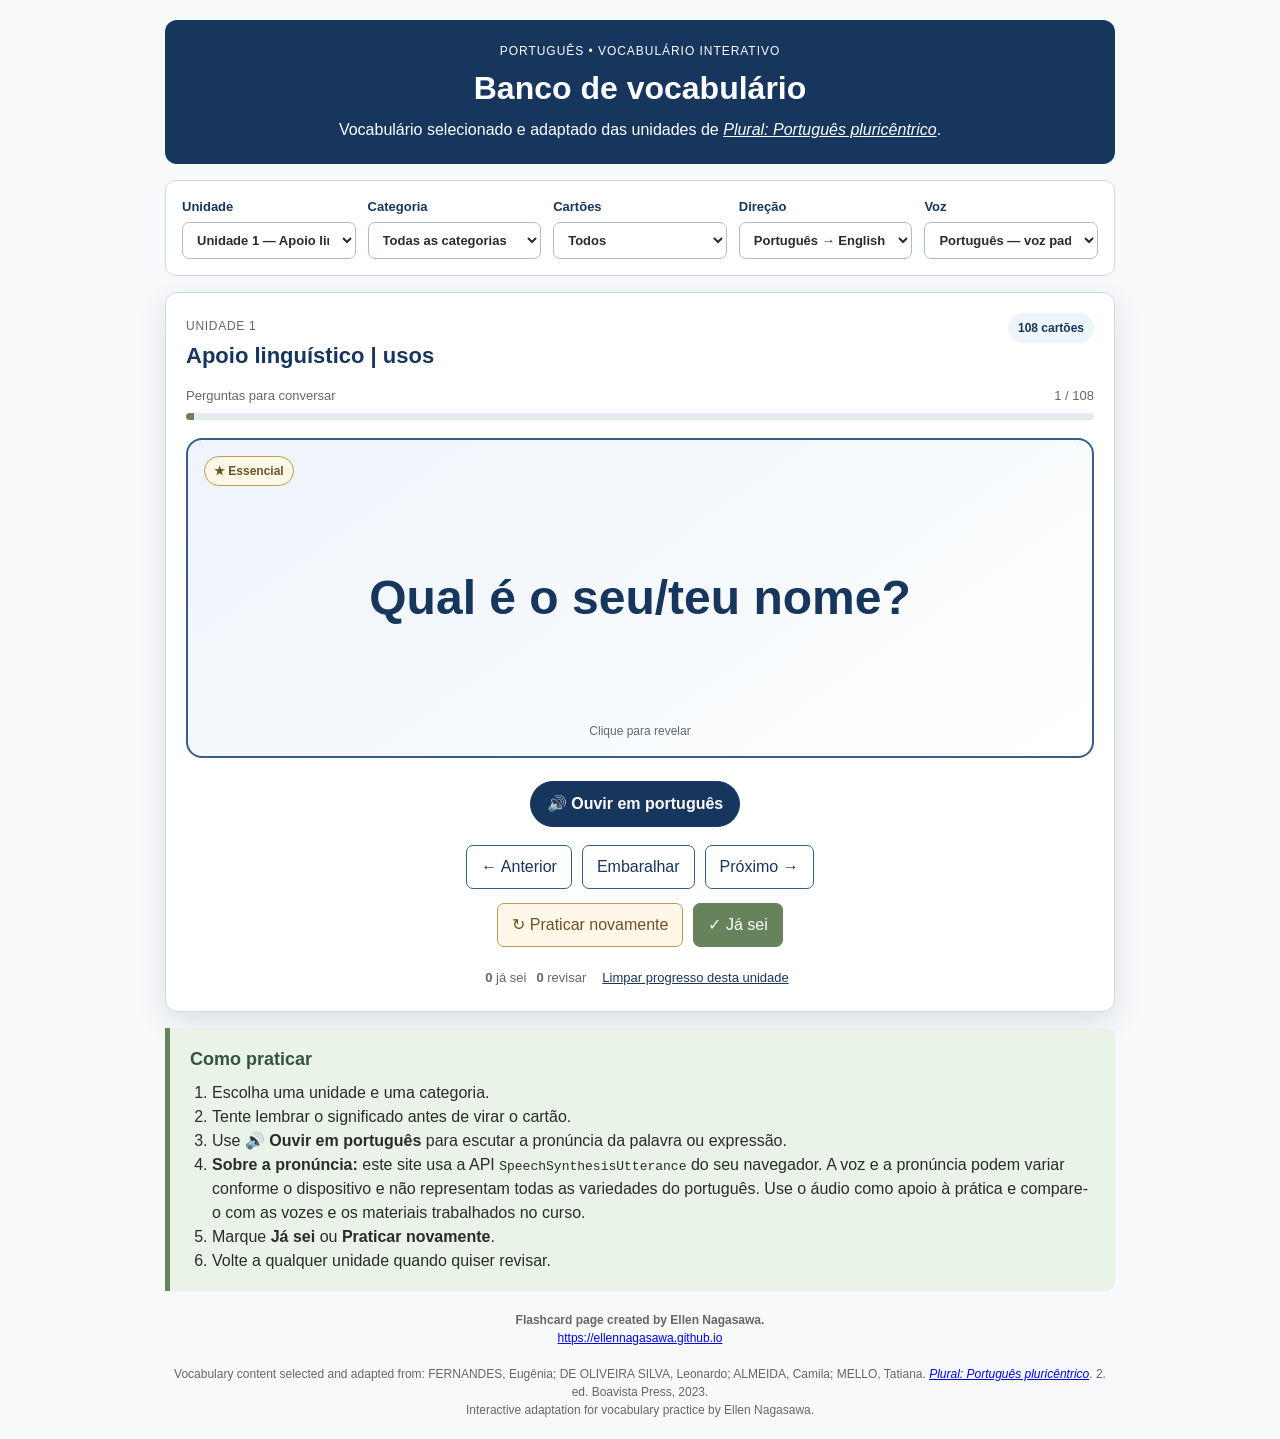
==== index.html @ 76f70975 "Add files via upload" ====
<!doctype html>
<html lang="pt-BR">
<head>
  <meta charset="utf-8">
  <meta name="viewport" content="width=device-width, initial-scale=1">
  <title>Banco de Vocabulário — Português</title>
  <link rel="stylesheet" href="styles.css">
</head>
<body>
  <main class="app-shell">
    <header class="hero">
      <p class="eyebrow">PORTUGUÊS • VOCABULÁRIO INTERATIVO</p>
      <h1>Banco de vocabulário</h1>
      <p class="subtitle">Vocabulário selecionado e adaptado das unidades de <a href="https://escholarship.org/uc/item/9zs4s2p8" target="_blank" rel="noopener" style="color: #ffffff; text-decoration: underline;"><em>Plural: Português pluricêntrico</em></a>.</p>
    </header>

    <section class="toolbar" aria-label="Opções de estudo">
      <label>
        Unidade
        <select id="unitSelect"></select>
      </label>

      <label>
        Categoria
        <select id="categorySelect"></select>
      </label>

      <label>
        Cartões
        <select id="scopeSelect">
          <option value="all">Todos</option>
          <option value="essential">Essenciais ★</option>
          <option value="review">Revisar novamente</option>
        </select>
      </label>

      <label>
        Direção
        <select id="directionSelect">
          <option value="pt-en">Português → English</option>
          <option value="en-pt">English → Português</option>
        </select>
      </label>

      <label id="voiceControl">
        Voz
        <select id="voiceSelect" aria-label="Voz para pronúncia em português"></select>
      </label>
    </section>

    <section class="study-panel">
      <div class="unit-heading">
        <div>
          <span id="unitKicker" class="unit-kicker"></span>
          <h2 id="unitTitle"></h2>
        </div>
        <span id="deckCount" class="deck-count"></span>
      </div>

      <div class="status-row">
        <span id="categoryLabel"></span>
        <span id="progressText"></span>
      </div>

      <div class="progress-track" aria-hidden="true">
        <div id="progressBar" class="progress-bar"></div>
      </div>

      <div id="emptyState" class="empty-state" hidden>
        <h3>Vocabulário em preparação</h3>
        <p>Esta unidade ainda não tem cartões publicados.</p>
      </div>

      <div id="cardArea">
        <button id="flashcard" class="flashcard" type="button" aria-label="Virar cartão">
          <span class="card-face card-front">
            <span id="essentialBadge" class="badge" hidden>★ Essencial</span>
            <span id="frontText" class="main-term"></span>
            <span class="flip-hint">Clique para revelar</span>
          </span>
          <span class="card-face card-back">
            <span id="backText" class="main-term back-term"></span>
            <span id="exampleText" class="example"></span>
            <span id="noteText" class="note"></span>
            <span class="flip-hint">Clique para voltar</span>
          </span>
        </button>

        <div id="audioRow" class="audio-row">
          <button id="audioBtn" class="audio-btn" type="button" aria-label="Ouvir pronúncia em português">
            🔊 Ouvir em português
          </button>
          <span id="audioStatus" class="audio-status" aria-live="polite"></span>
        </div>

        <div class="nav-row">
          <button id="prevBtn" type="button">← Anterior</button>
          <button id="shuffleBtn" type="button">Embaralhar</button>
          <button id="nextBtn" type="button">Próximo →</button>
        </div>

        <div class="self-check">
          <button id="againBtn" class="secondary" type="button">↻ Praticar novamente</button>
          <button id="knowBtn" class="primary" type="button">✓ Já sei</button>
        </div>

        <div class="stats">
          <span><strong id="knownCount">0</strong> já sei</span>
          <span><strong id="reviewCount">0</strong> revisar</span>
          <button id="resetBtn" class="text-btn" type="button">Limpar progresso desta unidade</button>
        </div>
      </div>
    </section>

    <section class="help">
      <h2>Como praticar</h2>
      <ol>
        <li>Escolha uma unidade e uma categoria.</li>
        <li>Tente lembrar o significado antes de virar o cartão.</li>
        <li>Use <strong>🔊 Ouvir em português</strong> para escutar a pronúncia da palavra ou expressão.</li>
        <li><strong>Sobre a pronúncia:</strong> este site usa a API <code>SpeechSynthesisUtterance</code> do seu navegador. A voz e a pronúncia podem variar conforme o dispositivo e não representam todas as variedades do português. Use o áudio como apoio à prática e compare-o com as vozes e os materiais trabalhados no curso.</li>
        <li>Marque <strong>Já sei</strong> ou <strong>Praticar novamente</strong>.</li>
        <li>Volte a qualquer unidade quando quiser revisar.</li>
      </ol>
    </section>

    <footer>
      <strong>Flashcard page created by Ellen Nagasawa.</strong><br>
      <a href="https://ellennagasawa.github.io" target="_blank" rel="noopener">https://ellennagasawa.github.io</a><br><br>
      Vocabulary content selected and adapted from:
      FERNANDES, Eugênia; DE OLIVEIRA SILVA, Leonardo; ALMEIDA, Camila; MELLO, Tatiana.
      <a href="https://escholarship.org/uc/item/9zs4s2p8" target="_blank" rel="noopener"><em>Plural: Português pluricêntrico</em></a>. 2. ed. Boavista Press, 2023.<br>
      Interactive adaptation for vocabulary practice by Ellen Nagasawa.
    </footer>
  </main>

  <script src="data/unit1.js"></script>
  <script src="data/unit2.js"></script>
  <script src="data/unit3.js"></script>
  <script src="data/unit4.js"></script>
  <script src="data/unit5.js"></script>
  <script src="data/unit6.js"></script>
  <script src="app.js"></script>
</body>
</html>
---- styles.css ----
:root {
  --navy: #17365d;
  --blue: #355f8a;
  --light-blue: #edf4fa;
  --green: #66835c;
  --light-green: #eaf3e8;
  --purple: #725987;
  --light-purple: #f2eef7;
  --gold: #c39a52;
  --light-gold: #fff8e8;
  --ink: #2b2b2b;
  --muted: #666;
  --border: #ccd9e5;
  --white: #fff;
  --shadow: 0 10px 28px rgba(23, 54, 93, .12);
}

* { box-sizing: border-box; }

body {
  margin: 0;
  background: #f7f9fb;
  color: var(--ink);
  font-family: Arial, Helvetica, sans-serif;
  line-height: 1.5;
}

button, select { font: inherit; }

.app-shell {
  width: min(950px, calc(100% - 24px));
  margin: 20px auto;
}

.hero {
  padding: 22px 24px;
  background: var(--navy);
  color: var(--white);
  border-radius: 12px;
  text-align: center;
}

.eyebrow {
  margin: 0 0 4px;
  font-size: 12px;
  letter-spacing: .08em;
}

.hero h1 {
  margin: 0;
  font-size: clamp(24px, 4vw, 32px);
}

.subtitle { margin: 6px 0 0; }

.toolbar {
  display: grid;
  grid-template-columns: repeat(3, 1fr);
  gap: 12px;
  padding: 16px;
  margin: 16px 0;
  background: var(--white);
  border: 1px solid var(--border);
  border-radius: 10px;
}

.toolbar label {
  display: grid;
  gap: 5px;
  color: var(--navy);
  font-size: 13px;
  font-weight: 700;
}

select {
  width: 100%;
  padding: 9px 10px;
  border: 1px solid #aebdca;
  border-radius: 7px;
  background: var(--white);
  color: var(--ink);
}

.study-panel {
  padding: 20px;
  background: var(--white);
  border: 1px solid var(--border);
  border-radius: 12px;
  box-shadow: var(--shadow);
}

.status-row {
  display: flex;
  justify-content: space-between;
  gap: 12px;
  margin-bottom: 8px;
  color: var(--muted);
  font-size: 13px;
}

.progress-track {
  height: 7px;
  overflow: hidden;
  margin-bottom: 18px;
  background: #e5ebf0;
  border-radius: 999px;
}

.progress-bar {
  width: 0;
  height: 100%;
  background: var(--green);
  transition: width .2s ease;
}

.flashcard {
  position: relative;
  width: 100%;
  min-height: 320px;
  padding: 0;
  border: 0;
  background: transparent;
  perspective: 1200px;
  cursor: pointer;
}

.card-face {
  position: absolute;
  inset: 0;
  display: flex;
  flex-direction: column;
  align-items: center;
  justify-content: center;
  gap: 16px;
  padding: 34px;
  border: 2px solid var(--blue);
  border-radius: 16px;
  backface-visibility: hidden;
  transition: transform .45s ease;
}

.card-front {
  background: linear-gradient(145deg, var(--light-blue), #fff);
}

.card-back {
  background: linear-gradient(145deg, var(--light-purple), #fff);
  transform: rotateY(180deg);
}

.flashcard.flipped .card-front { transform: rotateY(180deg); }
.flashcard.flipped .card-back { transform: rotateY(360deg); }

.main-term {
  max-width: 760px;
  color: var(--navy);
  font-size: clamp(30px, 5vw, 48px);
  font-weight: 700;
  line-height: 1.15;
  text-align: center;
}

.back-term {
  color: var(--purple);
  font-size: clamp(26px, 4vw, 40px);
}

.example {
  max-width: 720px;
  font-size: clamp(18px, 2.8vw, 24px);
  font-style: italic;
  text-align: center;
}

.note {
  max-width: 720px;
  color: var(--muted);
  font-size: 14px;
  text-align: center;
}

.badge {
  position: absolute;
  top: 16px;
  left: 16px;
  padding: 5px 9px;
  background: var(--light-gold);
  color: #6b5326;
  border: 1px solid var(--gold);
  border-radius: 999px;
  font-size: 12px;
  font-weight: 700;
}

.flip-hint {
  position: absolute;
  bottom: 16px;
  color: var(--muted);
  font-size: 12px;
}

.nav-row,
.self-check,
.stats {
  display: flex;
  flex-wrap: wrap;
  justify-content: center;
  gap: 10px;
}

.nav-row { margin-top: 18px; }
.self-check { margin-top: 14px; }
.stats { margin-top: 18px; align-items: center; color: var(--muted); font-size: 13px; }

.nav-row button,
.self-check button {
  padding: 9px 14px;
  border-radius: 7px;
  cursor: pointer;
}

.nav-row button {
  background: var(--white);
  color: var(--navy);
  border: 1px solid var(--blue);
}

.primary {
  background: var(--green);
  color: var(--white);
  border: 1px solid var(--green);
}

.secondary {
  background: var(--light-gold);
  color: #6b5326;
  border: 1px solid var(--gold);
}

.text-btn {
  padding: 3px 6px;
  color: var(--navy);
  background: transparent;
  border: 0;
  text-decoration: underline;
  cursor: pointer;
}

.help {
  margin-top: 16px;
  padding: 18px 20px;
  background: var(--light-green);
  border-left: 5px solid var(--green);
  border-radius: 0 8px 8px 0;
}

.help h2 {
  margin: 0 0 8px;
  color: #35543c;
  font-size: 18px;
}

.help ol { margin: 0; padding-left: 22px; }

footer {
  margin: 20px 0 4px;
  color: var(--muted);
  font-size: 12px;
  text-align: center;
}

.empty {
  color: var(--muted);
  font-size: 20px;
}

@media (max-width: 700px) {
  .toolbar { grid-template-columns: 1fr; }
  .flashcard { min-height: 360px; }
  .card-face { padding: 28px 20px; }
  .status-row { flex-direction: column; }
}

.toolbar { grid-template-columns: repeat(4, 1fr); }

.unit-heading {
  display: flex;
  justify-content: space-between;
  align-items: flex-start;
  gap: 16px;
  margin-bottom: 14px;
}
.unit-heading h2 {
  margin: 2px 0 0;
  color: var(--navy);
  font-size: 22px;
}
.unit-kicker {
  color: var(--muted);
  font-size: 12px;
  text-transform: uppercase;
  letter-spacing: .06em;
}
.deck-count {
  flex: 0 0 auto;
  padding: 6px 10px;
  background: var(--light-blue);
  color: var(--navy);
  border-radius: 999px;
  font-size: 12px;
  font-weight: 700;
}
.empty-state {
  padding: 42px 20px;
  text-align: center;
  background: var(--light-gold);
  border: 1px solid var(--gold);
  border-radius: 12px;
}
.empty-state h3 {
  margin: 0 0 6px;
  color: #6b5326;
}
.empty-state p { margin: 0; }

@media (max-width: 850px) {
  .toolbar { grid-template-columns: repeat(2, 1fr); }
}
@media (max-width: 560px) {
  .toolbar { grid-template-columns: 1fr; }
  .unit-heading { flex-direction: column; }
}

/* Pronúncia — disponível em todas as unidades */
.audio-row {
  display: flex;
  flex-wrap: wrap;
  align-items: center;
  justify-content: center;
  gap: 10px;
  margin-top: 16px;
}

.audio-row[hidden],
#voiceControl[hidden] {
  display: none !important;
}

.audio-btn {
  padding: 10px 16px;
  background: var(--navy);
  color: var(--white);
  border: 1px solid var(--navy);
  border-radius: 999px;
  cursor: pointer;
  font-weight: 700;
}

.audio-btn:hover,
.audio-btn:focus-visible {
  background: var(--blue);
  border-color: var(--blue);
}

.audio-status {
  min-height: 1.2em;
  color: var(--muted);
  font-size: 12px;
}

/* A barra passa a ter cinco controles somente quando a voz está visível. */
@media (min-width: 851px) {
  .toolbar:has(#voiceControl:not([hidden])) {
    grid-template-columns: repeat(5, 1fr);
  }
}
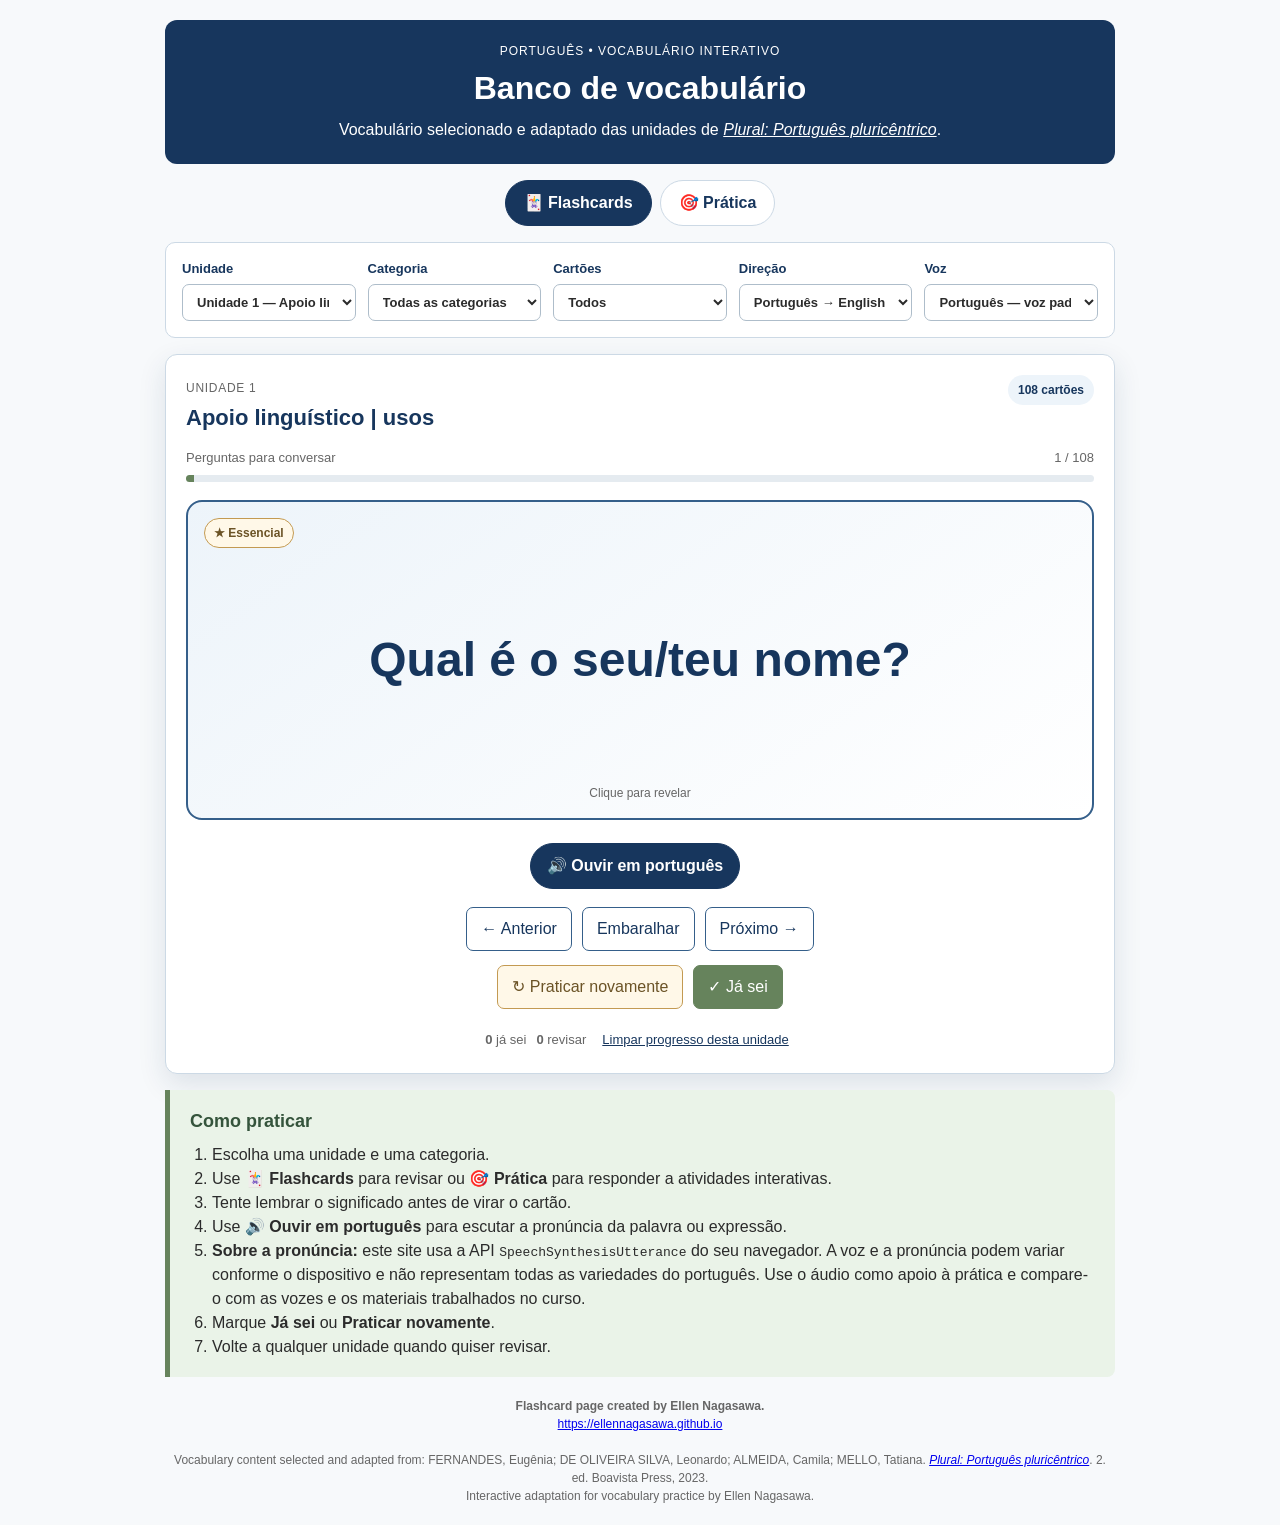
==== commit 65f1d508: "Add files via upload" ====
--- a/index.html
+++ b/index.html
@@ -14,6 +14,15 @@
       <p class="subtitle">Vocabulário selecionado e adaptado das unidades de <a href="https://escholarship.org/uc/item/9zs4s2p8" target="_blank" rel="noopener" style="color: #ffffff; text-decoration: underline;"><em>Plural: Português pluricêntrico</em></a>.</p>
     </header>
 
+    <nav class="mode-tabs" aria-label="Modo de prática">
+      <button id="flashcardsTab" class="mode-tab active" type="button" aria-selected="true">
+        🃏 Flashcards
+      </button>
+      <button id="practiceTab" class="mode-tab" type="button" aria-selected="false">
+        🎯 Prática
+      </button>
+    </nav>
+
     <section class="toolbar" aria-label="Opções de estudo">
       <label>
         Unidade
@@ -25,7 +34,7 @@
         <select id="categorySelect"></select>
       </label>
 
-      <label>
+      <label id="scopeControl">
         Cartões
         <select id="scopeSelect">
           <option value="all">Todos</option>
@@ -34,7 +43,7 @@
         </select>
       </label>
 
-      <label>
+      <label id="directionControl">
         Direção
         <select id="directionSelect">
           <option value="pt-en">Português → English</option>
@@ -48,7 +57,7 @@
       </label>
     </section>
 
-    <section class="study-panel">
+    <section id="flashcardsPanel" class="study-panel">
       <div class="unit-heading">
         <div>
           <span id="unitKicker" class="unit-kicker"></span>
@@ -112,10 +121,105 @@
       </div>
     </section>
 
+    <section id="practicePanel" class="practice-panel" hidden>
+      <div class="practice-heading">
+        <div>
+          <span class="unit-kicker">Protótipo</span>
+          <h2>Prática interativa — Unidade 1</h2>
+          <p>Escolha uma atividade. As perguntas são geradas a partir do mesmo vocabulário dos flashcards.</p>
+        </div>
+      </div>
+
+      <div id="practiceUnitNotice" class="practice-notice" hidden>
+        <strong>Este protótipo está disponível somente para a Unidade 1.</strong>
+        <span>Selecione a Unidade 1 para experimentar as atividades.</span>
+        <button id="goUnit1Btn" type="button">Abrir Unidade 1</button>
+      </div>
+
+      <div id="practiceHome">
+        <div class="practice-type-grid" aria-label="Tipos de prática">
+          <button class="practice-type-card" type="button" data-practice="choice">
+            <span class="practice-icon">✅</span>
+            <strong>Escolha a resposta</strong>
+            <span>Leia em português e escolha o significado em inglês.</span>
+          </button>
+
+          <button class="practice-type-card" type="button" data-practice="fill">
+            <span class="practice-icon">✍️</span>
+            <strong>Complete</strong>
+            <span>Veja o significado em inglês e escreva a palavra em português.</span>
+          </button>
+
+          <button class="practice-type-card" type="button" data-practice="listening">
+            <span class="practice-icon">🔊</span>
+            <strong>Escute</strong>
+            <span>Ouça a palavra ou expressão em português e escolha o significado.</span>
+          </button>
+
+          <button class="practice-type-card mixed" type="button" data-practice="mixed">
+            <span class="practice-icon">🎲</span>
+            <strong>Quiz misto</strong>
+            <span>Faça 10 questões combinando escolha, escrita e escuta.</span>
+          </button>
+        </div>
+      </div>
+
+      <div id="exerciseArea" class="exercise-area" hidden>
+        <div class="exercise-topbar">
+          <button id="backToPracticeBtn" class="text-btn practice-back" type="button">← Tipos de prática</button>
+          <span id="exerciseCounter" class="exercise-counter"></span>
+        </div>
+
+        <div class="exercise-card">
+          <span id="exerciseBadge" class="exercise-badge"></span>
+          <p id="exerciseInstruction" class="exercise-instruction"></p>
+
+          <button id="exerciseListenBtn" class="listen-prompt" type="button" hidden>
+            🔊 Ouvir
+          </button>
+
+          <div id="exercisePrompt" class="exercise-prompt"></div>
+
+          <div id="choiceOptions" class="choice-options"></div>
+
+          <form id="fillForm" class="fill-form" hidden>
+            <label for="fillAnswer">Sua resposta em português</label>
+            <div class="fill-row">
+              <input id="fillAnswer" type="text" autocomplete="off" autocapitalize="off" spellcheck="false">
+              <button class="primary" type="submit">Verificar</button>
+            </div>
+          </form>
+
+          <div id="exerciseFeedback" class="exercise-feedback" aria-live="polite"></div>
+
+          <div class="exercise-actions">
+            <button id="nextExerciseBtn" class="primary" type="button" hidden>Próxima →</button>
+          </div>
+        </div>
+      </div>
+
+      <div id="quizResult" class="quiz-result" hidden>
+        <span class="practice-icon">🎯</span>
+        <h3>Resultado</h3>
+        <p id="quizScore"></p>
+        <div class="quiz-result-actions">
+          <button id="retryQuizBtn" class="primary" type="button">Tentar novamente</button>
+          <button id="resultHomeBtn" class="secondary" type="button">Escolher outra atividade</button>
+        </div>
+      </div>
+
+      <div class="practice-tech-note">
+        <strong>Sobre a escuta:</strong>
+        a pronúncia usa <code>SpeechSynthesisUtterance</code>, a mesma tecnologia dos flashcards.
+        A voz pode variar conforme o navegador e o dispositivo e deve ser usada como apoio à prática.
+      </div>
+    </section>
+
     <section class="help">
       <h2>Como praticar</h2>
       <ol>
         <li>Escolha uma unidade e uma categoria.</li>
+        <li>Use <strong>🃏 Flashcards</strong> para revisar ou <strong>🎯 Prática</strong> para responder a atividades interativas.</li>
         <li>Tente lembrar o significado antes de virar o cartão.</li>
         <li>Use <strong>🔊 Ouvir em português</strong> para escutar a pronúncia da palavra ou expressão.</li>
         <li><strong>Sobre a pronúncia:</strong> este site usa a API <code>SpeechSynthesisUtterance</code> do seu navegador. A voz e a pronúncia podem variar conforme o dispositivo e não representam todas as variedades do português. Use o áudio como apoio à prática e compare-o com as vozes e os materiais trabalhados no curso.</li>
@@ -140,6 +244,15 @@
   <script src="data/unit4.js"></script>
   <script src="data/unit5.js"></script>
   <script src="data/unit6.js"></script>
+  <script src="data/unit7.js"></script>
+  <script src="data/unit8.js"></script>
+  <script src="data/unit9.js"></script>
+  <script src="data/unit10.js"></script>
+  <script src="data/unit11.js"></script>
+  <script src="data/unit12.js"></script>
+  <script src="data/unit13.js"></script>
+  <script src="data/unit14.js"></script>
+  <script src="data/unit15.js"></script>
   <script src="app.js"></script>
 </body>
 </html>
--- a/styles.css
+++ b/styles.css
@@ -375,3 +375,360 @@
   }
 }
 
+/* Modos: Flashcards e Prática */
+.mode-tabs {
+  display: flex;
+  justify-content: center;
+  gap: 8px;
+  margin: 16px 0 0;
+}
+
+.mode-tab {
+  padding: 10px 18px;
+  border: 1px solid var(--border);
+  border-radius: 999px;
+  background: var(--white);
+  color: var(--navy);
+  cursor: pointer;
+  font-weight: 700;
+}
+
+.mode-tab.active {
+  background: var(--navy);
+  color: var(--white);
+  border-color: var(--navy);
+}
+
+#scopeControl[hidden],
+#directionControl[hidden],
+#flashcardsPanel[hidden],
+#practicePanel[hidden] {
+  display: none !important;
+}
+
+/* Protótipo de prática interativa */
+.practice-panel {
+  margin-top: 16px;
+  padding: 20px;
+  background: var(--white);
+  border: 1px solid var(--border);
+  border-radius: 12px;
+  box-shadow: var(--shadow);
+}
+
+.practice-heading h2 {
+  margin: 2px 0 4px;
+  color: var(--navy);
+  font-size: 22px;
+}
+
+.practice-heading p {
+  margin: 0 0 18px;
+  color: var(--muted);
+}
+
+.practice-notice {
+  display: grid;
+  gap: 8px;
+  padding: 18px;
+  background: var(--light-gold);
+  border-left: 5px solid var(--gold);
+  border-radius: 0 8px 8px 0;
+}
+
+.practice-notice button {
+  width: max-content;
+  padding: 8px 13px;
+  border: 1px solid var(--gold);
+  border-radius: 7px;
+  background: var(--white);
+  color: #6b5326;
+  cursor: pointer;
+  font-weight: 700;
+}
+
+.practice-type-grid {
+  display: grid;
+  grid-template-columns: repeat(2, minmax(0, 1fr));
+  gap: 14px;
+}
+
+.practice-type-card {
+  display: grid;
+  grid-template-columns: auto 1fr;
+  grid-template-areas:
+    "icon title"
+    "icon description";
+  gap: 3px 12px;
+  align-items: center;
+  min-height: 116px;
+  padding: 18px;
+  text-align: left;
+  border: 1px solid var(--border);
+  border-radius: 12px;
+  background: linear-gradient(145deg, var(--light-blue), #fff);
+  color: var(--ink);
+  cursor: pointer;
+}
+
+.practice-type-card:hover,
+.practice-type-card:focus-visible {
+  border-color: var(--blue);
+  box-shadow: 0 6px 18px rgba(23, 54, 93, .10);
+}
+
+.practice-type-card.mixed {
+  background: linear-gradient(145deg, var(--light-purple), #fff);
+}
+
+.practice-type-card .practice-icon {
+  grid-area: icon;
+  font-size: 28px;
+}
+
+.practice-type-card strong {
+  grid-area: title;
+  color: var(--navy);
+  font-size: 17px;
+}
+
+.practice-type-card span:last-child {
+  grid-area: description;
+  color: var(--muted);
+  font-size: 13px;
+}
+
+.exercise-area {
+  max-width: 760px;
+  margin: 0 auto;
+}
+
+.exercise-topbar {
+  display: flex;
+  justify-content: space-between;
+  align-items: center;
+  gap: 12px;
+  margin-bottom: 12px;
+}
+
+.practice-back {
+  text-decoration: none;
+}
+
+.exercise-counter {
+  color: var(--muted);
+  font-size: 13px;
+}
+
+.exercise-card {
+  position: relative;
+  min-height: 360px;
+  padding: 54px 28px 28px;
+  border: 2px solid var(--blue);
+  border-radius: 16px;
+  background: linear-gradient(145deg, var(--light-blue), #fff);
+}
+
+.exercise-badge {
+  position: absolute;
+  top: 16px;
+  left: 16px;
+  padding: 5px 9px;
+  background: var(--light-gold);
+  color: #6b5326;
+  border: 1px solid var(--gold);
+  border-radius: 999px;
+  font-size: 12px;
+  font-weight: 700;
+}
+
+.exercise-instruction {
+  margin: 0 0 14px;
+  color: var(--muted);
+  text-align: center;
+}
+
+.exercise-prompt {
+  margin: 12px auto 24px;
+  max-width: 650px;
+  color: var(--navy);
+  font-size: clamp(26px, 4vw, 40px);
+  font-weight: 700;
+  line-height: 1.2;
+  text-align: center;
+}
+
+.listen-prompt {
+  display: block;
+  margin: 8px auto 20px;
+  padding: 12px 18px;
+  border: 1px solid var(--navy);
+  border-radius: 999px;
+  background: var(--navy);
+  color: var(--white);
+  cursor: pointer;
+  font-weight: 700;
+}
+
+.choice-options {
+  display: grid;
+  grid-template-columns: repeat(2, minmax(0, 1fr));
+  gap: 10px;
+  max-width: 680px;
+  margin: 0 auto;
+}
+
+.choice-option {
+  min-height: 58px;
+  padding: 11px 14px;
+  border: 1px solid var(--blue);
+  border-radius: 9px;
+  background: var(--white);
+  color: var(--navy);
+  cursor: pointer;
+  text-align: left;
+}
+
+.choice-option:hover:not(:disabled),
+.choice-option:focus-visible:not(:disabled) {
+  background: var(--light-blue);
+}
+
+.choice-option:disabled {
+  cursor: default;
+  opacity: .78;
+}
+
+.choice-option.correct-option {
+  background: var(--light-green);
+  border-color: var(--green);
+  color: #35543c;
+  opacity: 1;
+}
+
+.choice-option.incorrect-option {
+  background: #fff0ee;
+  border-color: #b65a50;
+  color: #7a332c;
+}
+
+.fill-form {
+  max-width: 620px;
+  margin: 0 auto;
+}
+
+.fill-form label {
+  display: block;
+  margin-bottom: 6px;
+  color: var(--navy);
+  font-size: 13px;
+  font-weight: 700;
+}
+
+.fill-row {
+  display: flex;
+  gap: 8px;
+}
+
+.fill-row input {
+  flex: 1 1 auto;
+  min-width: 0;
+  padding: 11px 12px;
+  border: 1px solid #aebdca;
+  border-radius: 7px;
+  font: inherit;
+}
+
+.fill-row button {
+  padding: 10px 15px;
+  border-radius: 7px;
+  cursor: pointer;
+}
+
+.exercise-feedback {
+  min-height: 30px;
+  margin-top: 18px;
+  text-align: center;
+  font-size: 15px;
+}
+
+.exercise-feedback.correct {
+  color: #35543c;
+  font-weight: 700;
+}
+
+.exercise-feedback.incorrect {
+  color: #7a332c;
+}
+
+.exercise-actions {
+  display: flex;
+  justify-content: center;
+  margin-top: 10px;
+}
+
+.exercise-actions button,
+.quiz-result-actions button {
+  padding: 9px 14px;
+  border-radius: 7px;
+  cursor: pointer;
+}
+
+.quiz-result {
+  max-width: 620px;
+  margin: 12px auto 0;
+  padding: 30px 22px;
+  text-align: center;
+  background: var(--light-green);
+  border: 1px solid #cfddcb;
+  border-radius: 12px;
+}
+
+.quiz-result .practice-icon {
+  display: block;
+  font-size: 36px;
+}
+
+.quiz-result h3 {
+  margin: 6px 0 4px;
+  color: #35543c;
+  font-size: 24px;
+}
+
+.quiz-result p {
+  margin: 0 0 16px;
+  font-size: 18px;
+}
+
+.quiz-result-actions {
+  display: flex;
+  flex-wrap: wrap;
+  justify-content: center;
+  gap: 10px;
+}
+
+.practice-tech-note {
+  margin-top: 20px;
+  padding: 13px 15px;
+  color: #555;
+  background: #f7f9fb;
+  border-radius: 8px;
+  font-size: 12px;
+}
+
+@media (max-width: 700px) {
+  .practice-type-grid,
+  .choice-options {
+    grid-template-columns: 1fr;
+  }
+
+  .exercise-card {
+    min-height: 340px;
+    padding: 52px 18px 22px;
+  }
+
+  .fill-row {
+    flex-direction: column;
+  }
+}
+
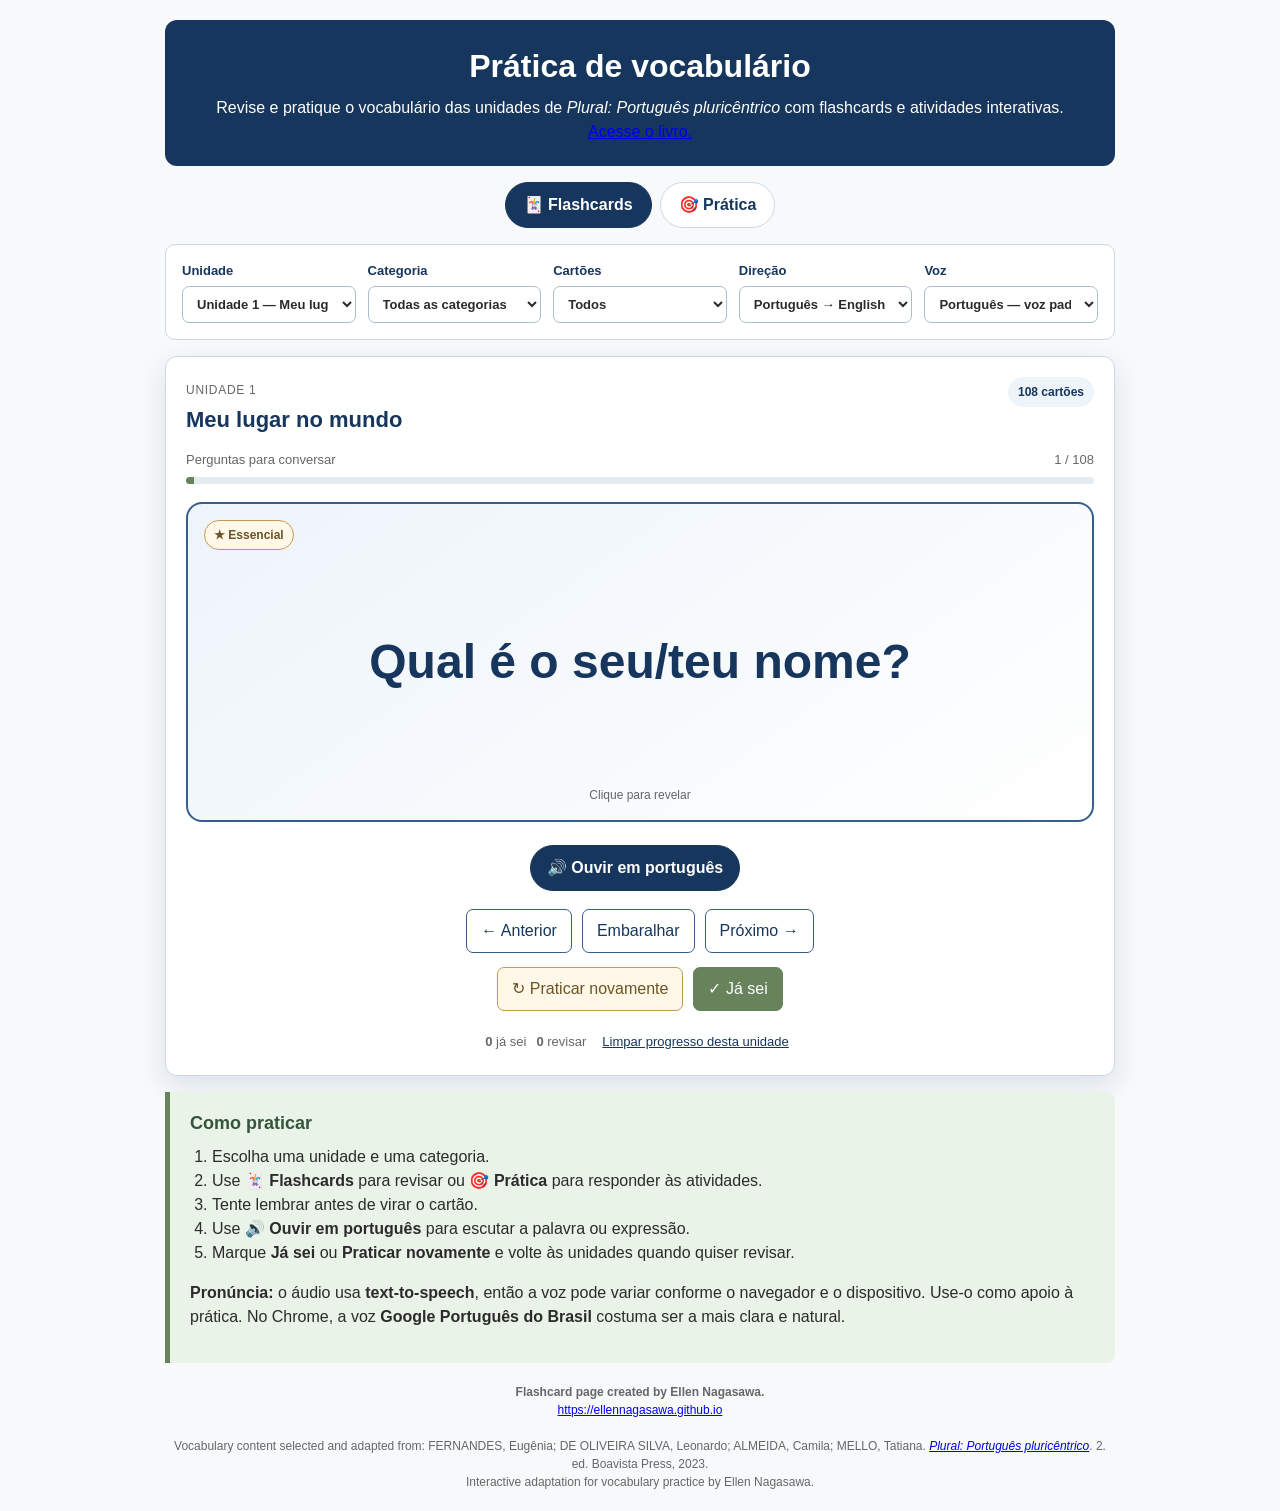
==== commit 73e86963: "Add files via upload" ====
--- a/index.html
+++ b/index.html
@@ -3,15 +3,14 @@
 <head>
   <meta charset="utf-8">
   <meta name="viewport" content="width=device-width, initial-scale=1">
-  <title>Banco de Vocabulário — Português</title>
+  <title>Prática de vocabulário — Português</title>
   <link rel="stylesheet" href="styles.css">
 </head>
 <body>
   <main class="app-shell">
     <header class="hero">
-      <p class="eyebrow">PORTUGUÊS • VOCABULÁRIO INTERATIVO</p>
-      <h1>Banco de vocabulário</h1>
-      <p class="subtitle">Vocabulário selecionado e adaptado das unidades de <a href="https://escholarship.org/uc/item/9zs4s2p8" target="_blank" rel="noopener" style="color: #ffffff; text-decoration: underline;"><em>Plural: Português pluricêntrico</em></a>.</p>
+      <h1>Prática de vocabulário</h1>
+      <p class="subtitle">Revise e pratique o vocabulário das unidades de <em>Plural: Português pluricêntrico</em> com flashcards e atividades interativas. <a href="https://escholarship.org/uc/item/9zs4s2p8" target="_blank" rel="noopener">Acesse o livro.</a></p>
     </header>
 
     <nav class="mode-tabs" aria-label="Modo de prática">
@@ -209,9 +208,7 @@
       </div>
 
       <div class="practice-tech-note">
-        <strong>Sobre a escuta:</strong>
-        a pronúncia usa <code>SpeechSynthesisUtterance</code>, a mesma tecnologia dos flashcards.
-        A voz pode variar conforme o navegador e o dispositivo e deve ser usada como apoio à prática.
+        <strong>Sobre a escuta:</strong> o áudio usa <strong>text-to-speech</strong>, então a voz pode variar conforme o navegador e o dispositivo. Use-o como apoio à prática. No Chrome, a voz <strong>Google Português do Brasil</strong> costuma ser a mais clara e natural.
       </div>
     </section>
 
@@ -219,13 +216,12 @@
       <h2>Como praticar</h2>
       <ol>
         <li>Escolha uma unidade e uma categoria.</li>
-        <li>Use <strong>🃏 Flashcards</strong> para revisar ou <strong>🎯 Prática</strong> para responder a atividades interativas.</li>
-        <li>Tente lembrar o significado antes de virar o cartão.</li>
-        <li>Use <strong>🔊 Ouvir em português</strong> para escutar a pronúncia da palavra ou expressão.</li>
-        <li><strong>Sobre a pronúncia:</strong> este site usa a API <code>SpeechSynthesisUtterance</code> do seu navegador. A voz e a pronúncia podem variar conforme o dispositivo e não representam todas as variedades do português. Use o áudio como apoio à prática e compare-o com as vozes e os materiais trabalhados no curso.</li>
-        <li>Marque <strong>Já sei</strong> ou <strong>Praticar novamente</strong>.</li>
-        <li>Volte a qualquer unidade quando quiser revisar.</li>
+        <li>Use <strong>🃏 Flashcards</strong> para revisar ou <strong>🎯 Prática</strong> para responder às atividades.</li>
+        <li>Tente lembrar antes de virar o cartão.</li>
+        <li>Use <strong>🔊 Ouvir em português</strong> para escutar a palavra ou expressão.</li>
+        <li>Marque <strong>Já sei</strong> ou <strong>Praticar novamente</strong> e volte às unidades quando quiser revisar.</li>
       </ol>
+      <p class="pronunciation-note"><strong>Pronúncia:</strong> o áudio usa <strong>text-to-speech</strong>, então a voz pode variar conforme o navegador e o dispositivo. Use-o como apoio à prática. No Chrome, a voz <strong>Google Português do Brasil</strong> costuma ser a mais clara e natural.</p>
     </section>
 
     <footer>
@@ -255,4 +251,4 @@
   <script src="data/unit15.js"></script>
   <script src="app.js"></script>
 </body>
-</html>
+</html>
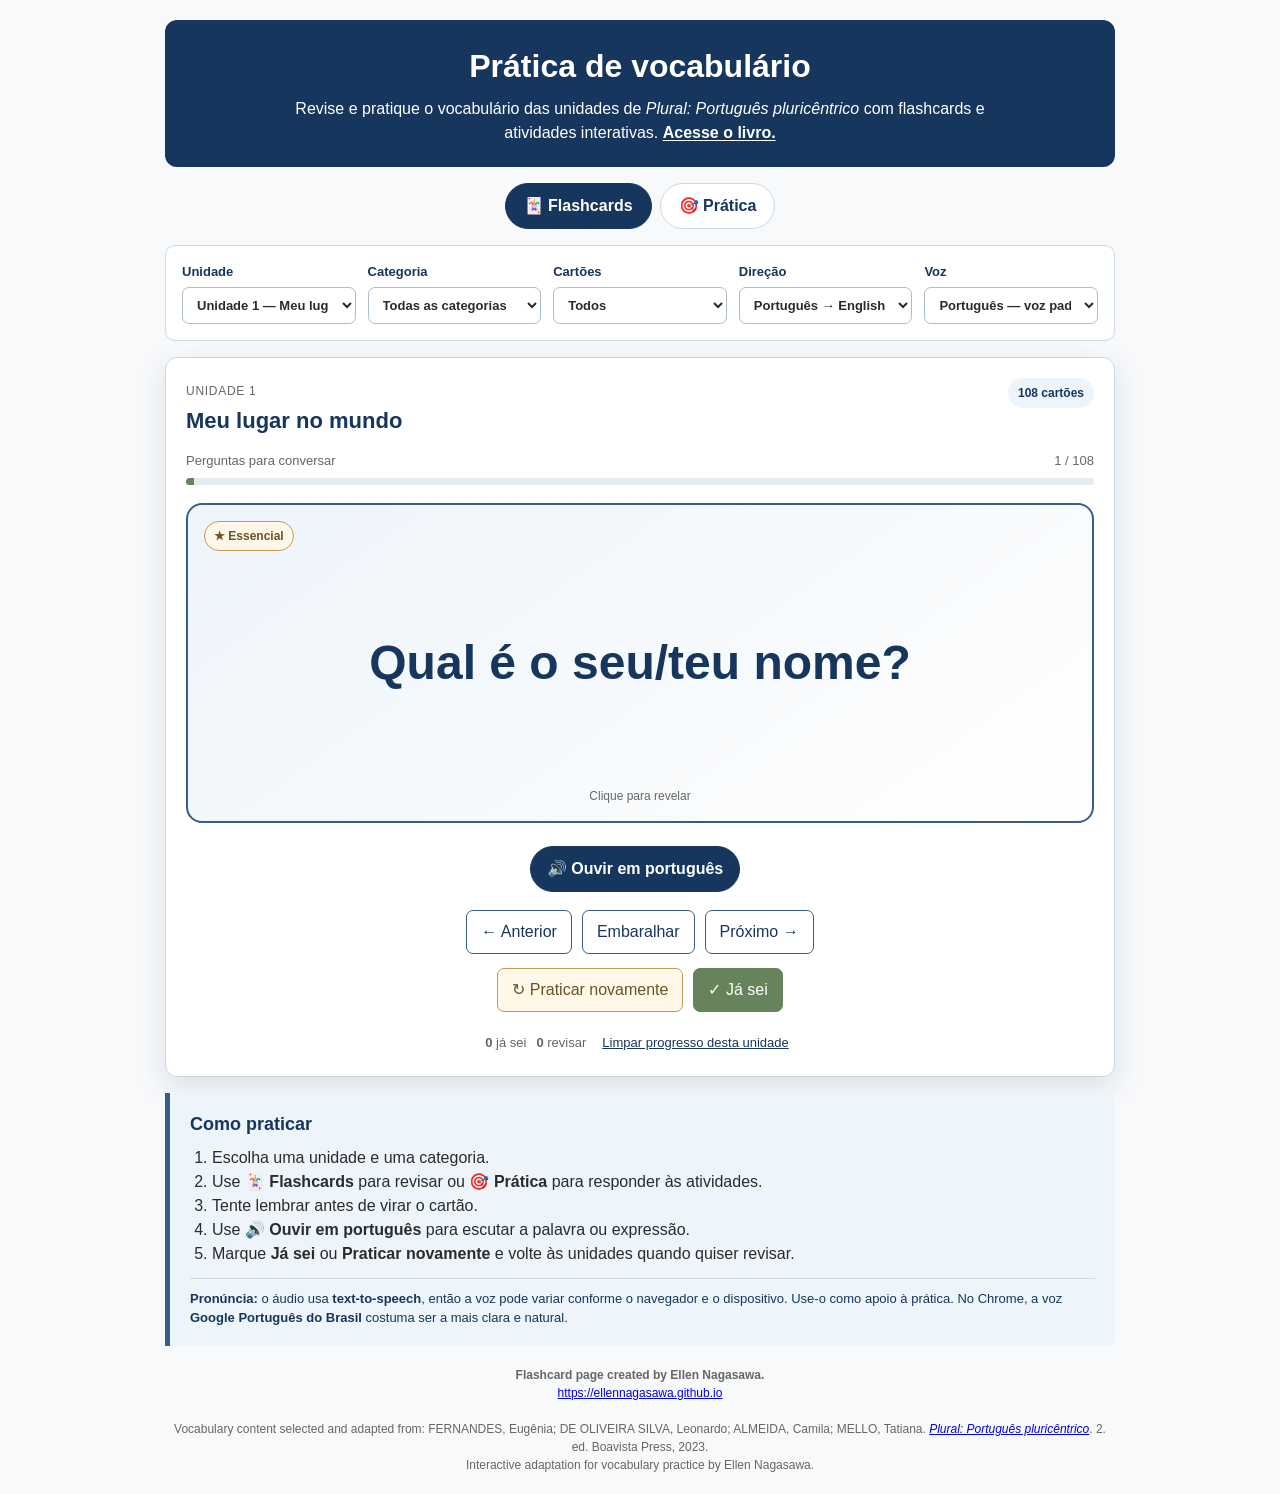
==== commit a12eeca5: "Add files via upload" ====
--- a/index.html
+++ b/index.html
@@ -139,26 +139,26 @@
         <div class="practice-type-grid" aria-label="Tipos de prática">
           <button class="practice-type-card" type="button" data-practice="choice">
             <span class="practice-icon">✅</span>
-            <strong>Escolha a resposta</strong>
-            <span>Leia em português e escolha o significado em inglês.</span>
+            <strong>Escolha</strong>
+            <span>Leia e escute em português e escolha o significado em inglês.</span>
           </button>
 
           <button class="practice-type-card" type="button" data-practice="fill">
             <span class="practice-icon">✍️</span>
-            <strong>Complete</strong>
-            <span>Veja o significado em inglês e escreva a palavra em português.</span>
+            <strong>Escreva em português</strong>
+            <span>Veja o significado em inglês e escreva a palavra ou expressão em português.</span>
           </button>
 
           <button class="practice-type-card" type="button" data-practice="listening">
             <span class="practice-icon">🔊</span>
-            <strong>Escute</strong>
-            <span>Ouça a palavra ou expressão em português e escolha o significado.</span>
+            <strong>Escute e escreva</strong>
+            <span>Ouça a palavra ou expressão em português e escreva o que você ouviu.</span>
           </button>
 
           <button class="practice-type-card mixed" type="button" data-practice="mixed">
             <span class="practice-icon">🎲</span>
             <strong>Quiz misto</strong>
-            <span>Faça 10 questões combinando escolha, escrita e escuta.</span>
+            <span>Faça 10 questões combinando leitura, escrita e escuta.</span>
           </button>
         </div>
       </div>
@@ -182,7 +182,7 @@
           <div id="choiceOptions" class="choice-options"></div>
 
           <form id="fillForm" class="fill-form" hidden>
-            <label for="fillAnswer">Sua resposta em português</label>
+            <label id="fillAnswerLabel" for="fillAnswer">Sua resposta em português</label>
             <div class="fill-row">
               <input id="fillAnswer" type="text" autocomplete="off" autocapitalize="off" spellcheck="false">
               <button class="primary" type="submit">Verificar</button>
@@ -190,6 +190,12 @@
           </form>
 
           <div id="exerciseFeedback" class="exercise-feedback" aria-live="polite"></div>
+
+          <div id="feedbackAudioRow" class="feedback-audio-row" hidden>
+            <button id="feedbackAudioBtn" class="feedback-audio-btn" type="button">
+              🔊 Ouvir a resposta em português
+            </button>
+          </div>
 
           <div class="exercise-actions">
             <button id="nextExerciseBtn" class="primary" type="button" hidden>Próxima →</button>
--- a/styles.css
+++ b/styles.css
@@ -40,18 +40,22 @@
   text-align: center;
 }
 
-.eyebrow {
-  margin: 0 0 4px;
-  font-size: 12px;
-  letter-spacing: .08em;
-}
-
 .hero h1 {
   margin: 0;
   font-size: clamp(24px, 4vw, 32px);
 }
 
-.subtitle { margin: 6px 0 0; }
+.subtitle {
+  max-width: 760px;
+  margin: 7px auto 0;
+}
+
+.hero .subtitle a {
+  color: var(--white);
+  font-weight: 700;
+  text-decoration: underline;
+  text-underline-offset: 2px;
+}
 
 .toolbar {
   display: grid;
@@ -249,18 +253,29 @@
 .help {
   margin-top: 16px;
   padding: 18px 20px;
-  background: var(--light-green);
-  border-left: 5px solid var(--green);
+  background: var(--light-blue);
+  border-left: 5px solid var(--blue);
   border-radius: 0 8px 8px 0;
 }
 
 .help h2 {
   margin: 0 0 8px;
-  color: #35543c;
+  color: var(--navy);
   font-size: 18px;
 }
 
-.help ol { margin: 0; padding-left: 22px; }
+.help ol {
+  margin: 0;
+  padding-left: 22px;
+}
+
+.pronunciation-note {
+  margin: 12px 0 0;
+  padding-top: 10px;
+  border-top: 1px solid var(--border);
+  color: var(--navy);
+  font-size: 13px;
+}
 
 footer {
   margin: 20px 0 4px;
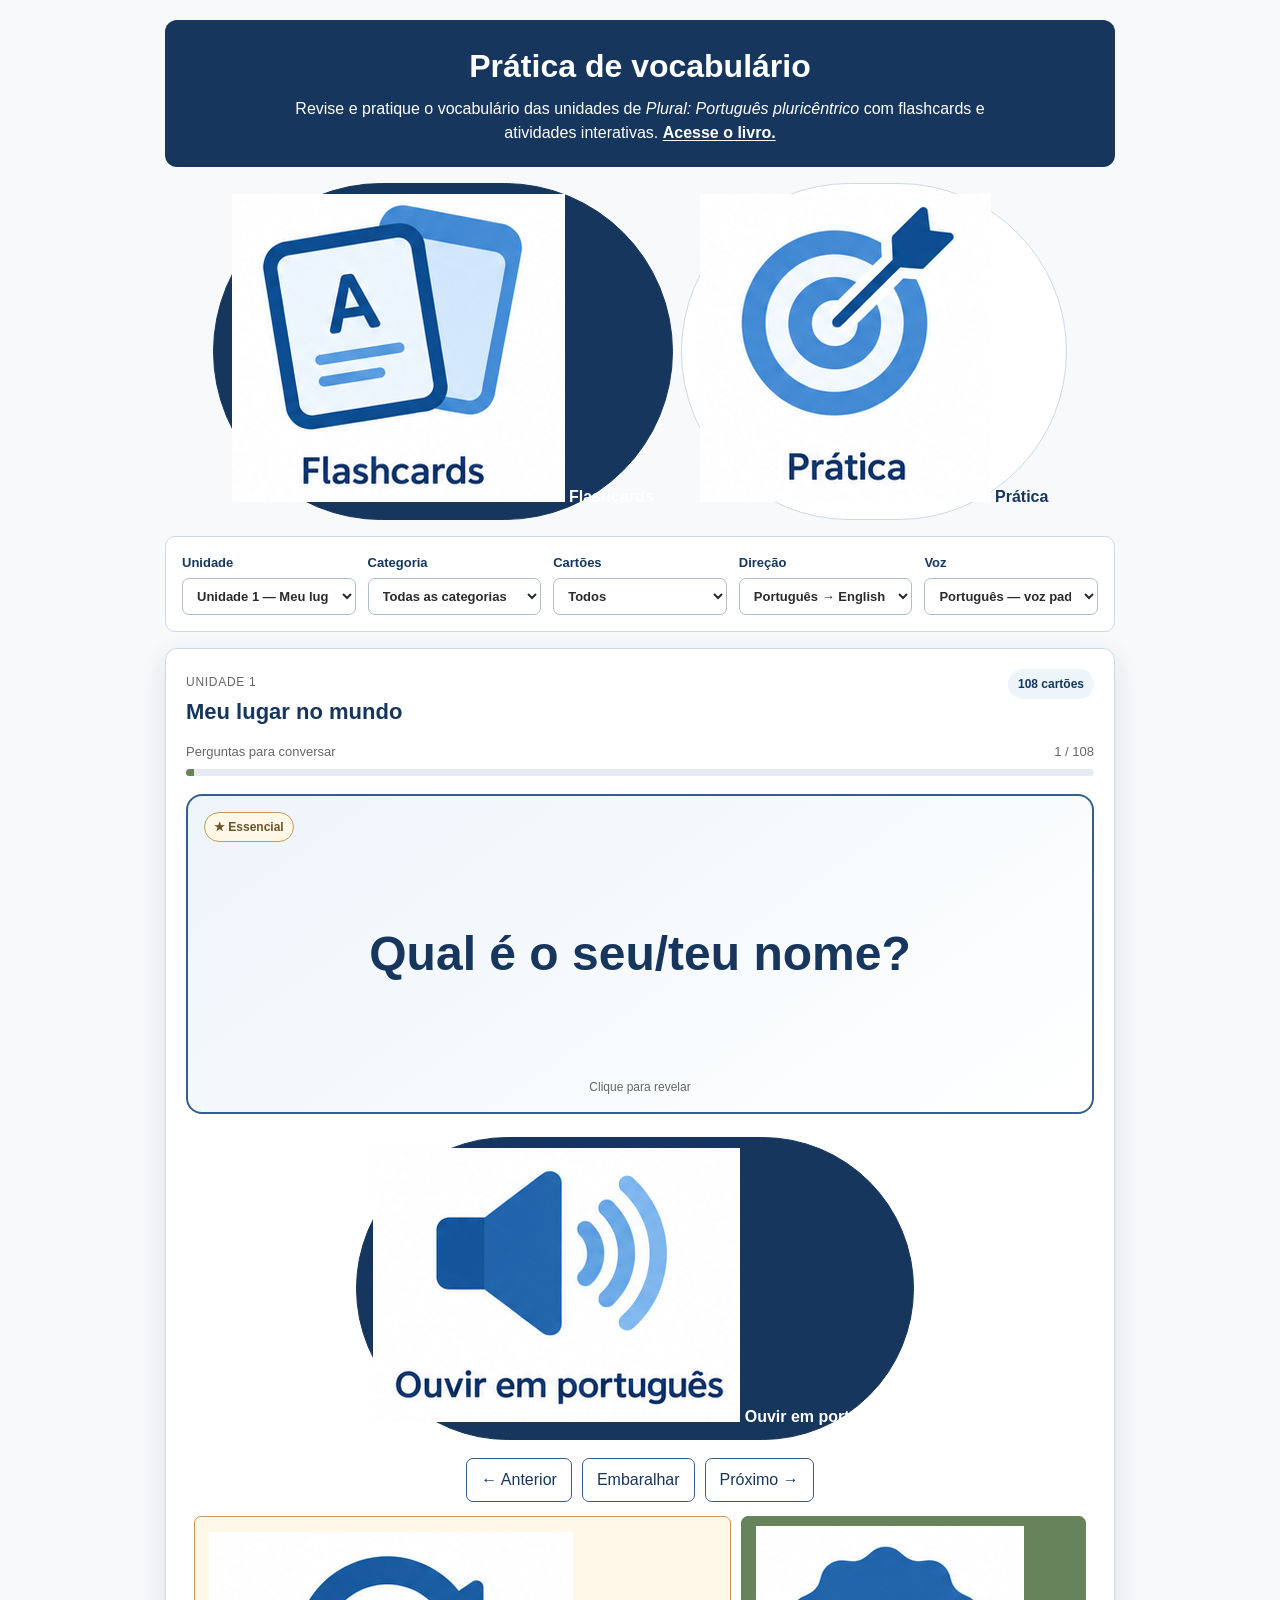
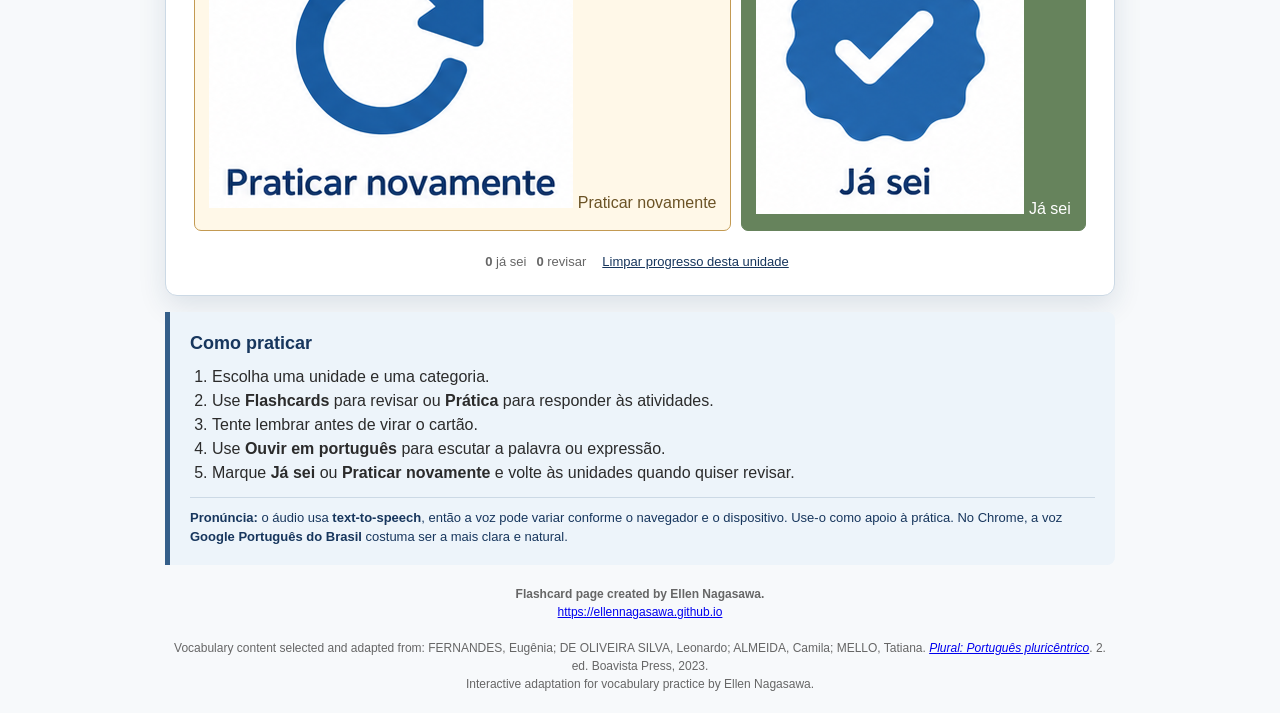
==== commit 63884454: "Add files via upload" ====
--- a/index.html
+++ b/index.html
@@ -15,10 +15,12 @@
 
     <nav class="mode-tabs" aria-label="Modo de prática">
       <button id="flashcardsTab" class="mode-tab active" type="button" aria-selected="true">
-        🃏 Flashcards
+        <img src="assets/icons/flashcards.png" alt="" class="mode-tab-icon" aria-hidden="true">
+        <span>Flashcards</span>
       </button>
       <button id="practiceTab" class="mode-tab" type="button" aria-selected="false">
-        🎯 Prática
+        <img src="assets/icons/pratica.png" alt="" class="mode-tab-icon" aria-hidden="true">
+        <span>Prática</span>
       </button>
     </nav>
 
@@ -96,7 +98,8 @@
 
         <div id="audioRow" class="audio-row">
           <button id="audioBtn" class="audio-btn" type="button" aria-label="Ouvir pronúncia em português">
-            🔊 Ouvir em português
+            <img src="assets/icons/ouvir.png" alt="" class="button-icon" aria-hidden="true">
+            <span>Ouvir em português</span>
           </button>
           <span id="audioStatus" class="audio-status" aria-live="polite"></span>
         </div>
@@ -108,8 +111,14 @@
         </div>
 
         <div class="self-check">
-          <button id="againBtn" class="secondary" type="button">↻ Praticar novamente</button>
-          <button id="knowBtn" class="primary" type="button">✓ Já sei</button>
+          <button id="againBtn" class="secondary icon-button" type="button">
+            <img src="assets/icons/praticar-novamente.png" alt="" class="button-icon" aria-hidden="true">
+            <span>Praticar novamente</span>
+          </button>
+          <button id="knowBtn" class="primary icon-button" type="button">
+            <img src="assets/icons/ja-sei.png" alt="" class="button-icon" aria-hidden="true">
+            <span>Já sei</span>
+          </button>
         </div>
 
         <div class="stats">
@@ -138,25 +147,25 @@
       <div id="practiceHome">
         <div class="practice-type-grid" aria-label="Tipos de prática">
           <button class="practice-type-card" type="button" data-practice="choice">
-            <span class="practice-icon">✅</span>
+            <img src="assets/icons/escolha.png" alt="" class="practice-icon-img" aria-hidden="true">
             <strong>Escolha</strong>
             <span>Leia e escute em português e escolha o significado em inglês.</span>
           </button>
 
           <button class="practice-type-card" type="button" data-practice="fill">
-            <span class="practice-icon">✍️</span>
+            <img src="assets/icons/escrever.png" alt="" class="practice-icon-img" aria-hidden="true">
             <strong>Escreva em português</strong>
             <span>Veja o significado em inglês e escreva a palavra ou expressão em português.</span>
           </button>
 
           <button class="practice-type-card" type="button" data-practice="listening">
-            <span class="practice-icon">🔊</span>
+            <img src="assets/icons/escutar-escrever.png" alt="" class="practice-icon-img" aria-hidden="true">
             <strong>Escute e escreva</strong>
             <span>Ouça a palavra ou expressão em português e escreva o que você ouviu.</span>
           </button>
 
           <button class="practice-type-card mixed" type="button" data-practice="mixed">
-            <span class="practice-icon">🎲</span>
+            <img src="assets/icons/quiz-misto.png" alt="" class="practice-icon-img" aria-hidden="true">
             <strong>Quiz misto</strong>
             <span>Faça 10 questões combinando leitura, escrita e escuta.</span>
           </button>
@@ -173,8 +182,9 @@
           <span id="exerciseBadge" class="exercise-badge"></span>
           <p id="exerciseInstruction" class="exercise-instruction"></p>
 
-          <button id="exerciseListenBtn" class="listen-prompt" type="button" hidden>
-            🔊 Ouvir
+          <button id="exerciseListenBtn" class="listen-prompt icon-button" type="button" hidden>
+            <img src="assets/icons/ouvir.png" alt="" class="button-icon button-icon-light" aria-hidden="true">
+            <span>Ouvir</span>
           </button>
 
           <div id="exercisePrompt" class="exercise-prompt"></div>
@@ -192,8 +202,9 @@
           <div id="exerciseFeedback" class="exercise-feedback" aria-live="polite"></div>
 
           <div id="feedbackAudioRow" class="feedback-audio-row" hidden>
-            <button id="feedbackAudioBtn" class="feedback-audio-btn" type="button">
-              🔊 Ouvir a resposta em português
+            <button id="feedbackAudioBtn" class="feedback-audio-btn icon-button" type="button">
+              <img src="assets/icons/ouvir.png" alt="" class="button-icon" aria-hidden="true">
+              <span>Ouvir a resposta em português</span>
             </button>
           </div>
 
@@ -204,7 +215,7 @@
       </div>
 
       <div id="quizResult" class="quiz-result" hidden>
-        <span class="practice-icon">🎯</span>
+        <img src="assets/icons/quiz-misto.png" alt="" class="quiz-result-icon" aria-hidden="true">
         <h3>Resultado</h3>
         <p id="quizScore"></p>
         <div class="quiz-result-actions">
@@ -222,9 +233,9 @@
       <h2>Como praticar</h2>
       <ol>
         <li>Escolha uma unidade e uma categoria.</li>
-        <li>Use <strong>🃏 Flashcards</strong> para revisar ou <strong>🎯 Prática</strong> para responder às atividades.</li>
+        <li>Use <strong>Flashcards</strong> para revisar ou <strong>Prática</strong> para responder às atividades.</li>
         <li>Tente lembrar antes de virar o cartão.</li>
-        <li>Use <strong>🔊 Ouvir em português</strong> para escutar a palavra ou expressão.</li>
+        <li>Use <strong>Ouvir em português</strong> para escutar a palavra ou expressão.</li>
         <li>Marque <strong>Já sei</strong> ou <strong>Praticar novamente</strong> e volte às unidades quando quiser revisar.</li>
       </ol>
       <p class="pronunciation-note"><strong>Pronúncia:</strong> o áudio usa <strong>text-to-speech</strong>, então a voz pode variar conforme o navegador e o dispositivo. Use-o como apoio à prática. No Chrome, a voz <strong>Google Português do Brasil</strong> costuma ser a mais clara e natural.</p>
--- a/styles.css
+++ b/styles.css
@@ -747,3 +747,26 @@
   }
 }
 
+
+
+.feedback-audio-row {
+  display: flex;
+  justify-content: center;
+  margin-top: 10px;
+}
+
+.feedback-audio-btn {
+  padding: 9px 14px;
+  border: 1px solid var(--blue);
+  border-radius: 999px;
+  background: var(--light-blue);
+  color: var(--navy);
+  cursor: pointer;
+  font-weight: 700;
+}
+
+.feedback-audio-btn:hover,
+.feedback-audio-btn:focus-visible {
+  background: var(--white);
+  border-color: var(--navy);
+}
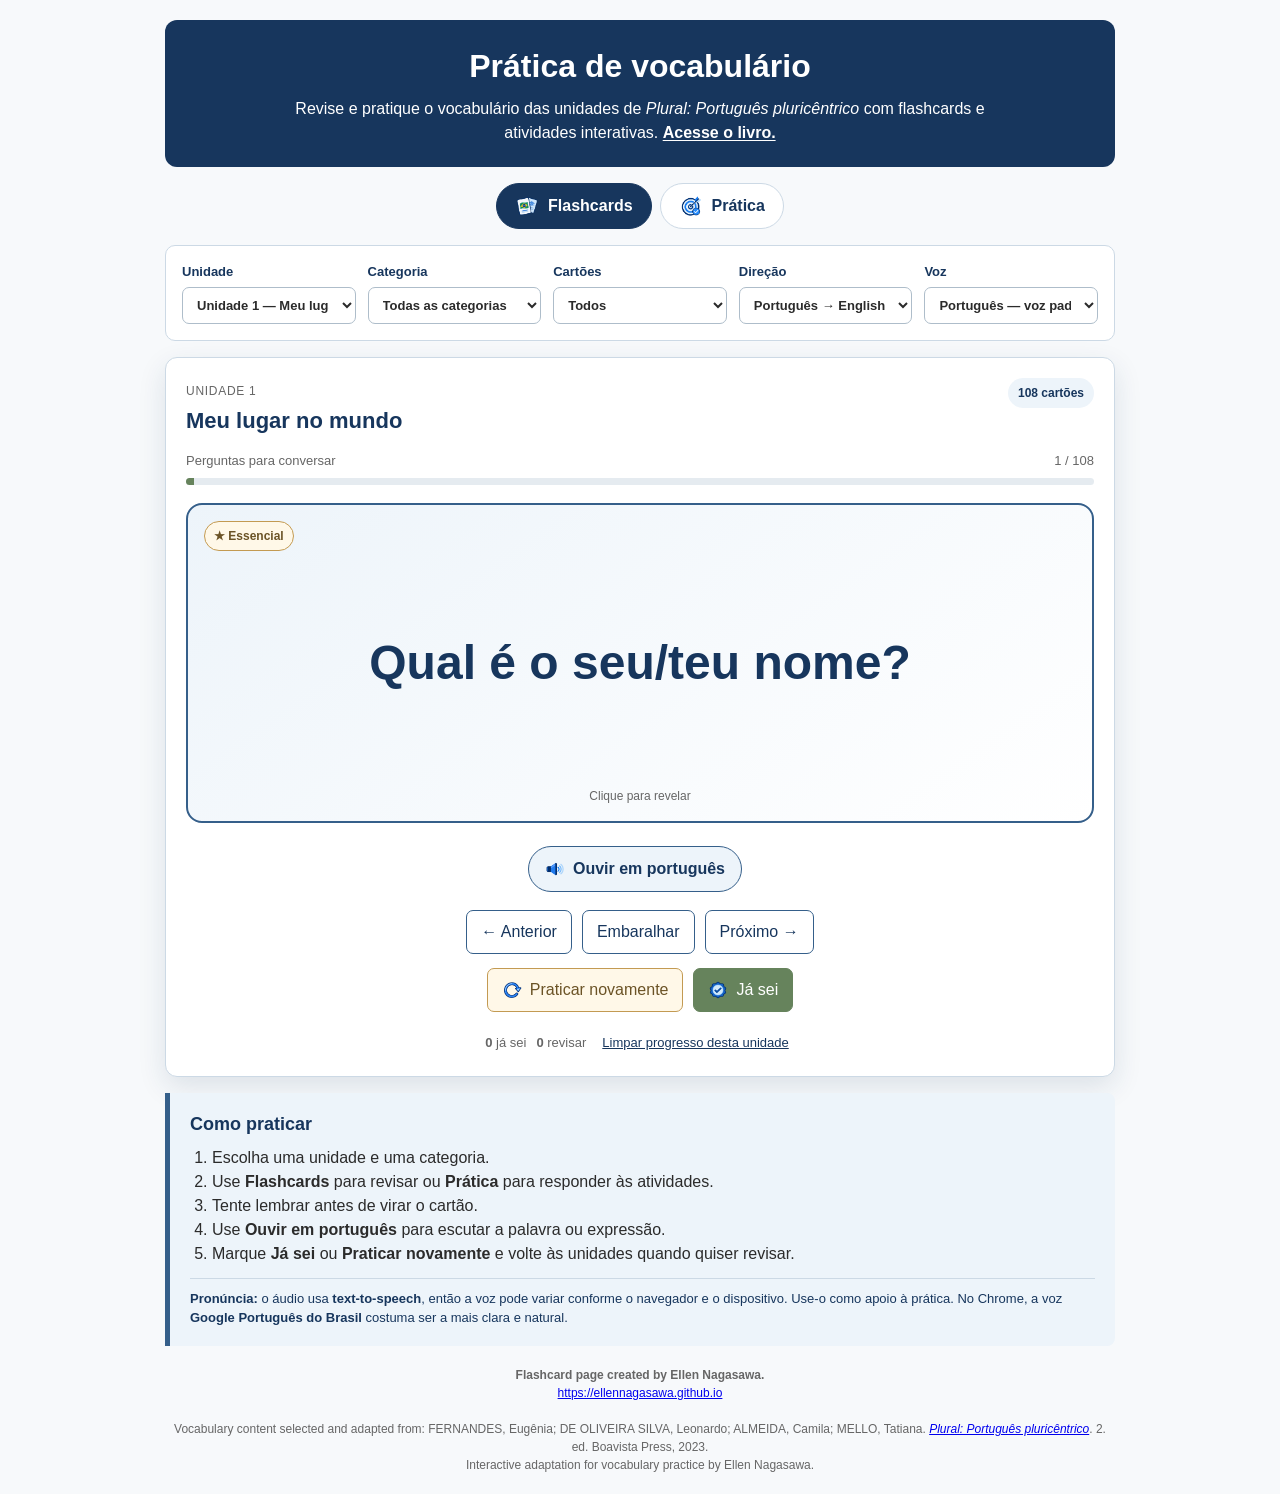
==== commit d65c7de2: "Implementacao da aba pratica" ====
--- a/index.html
+++ b/index.html
@@ -132,16 +132,10 @@
     <section id="practicePanel" class="practice-panel" hidden>
       <div class="practice-heading">
         <div>
-          <span class="unit-kicker">Protótipo</span>
-          <h2>Prática interativa — Unidade 1</h2>
-          <p>Escolha uma atividade. As perguntas são geradas a partir do mesmo vocabulário dos flashcards.</p>
-        </div>
-      </div>
-
-      <div id="practiceUnitNotice" class="practice-notice" hidden>
-        <strong>Este protótipo está disponível somente para a Unidade 1.</strong>
-        <span>Selecione a Unidade 1 para experimentar as atividades.</span>
-        <button id="goUnit1Btn" type="button">Abrir Unidade 1</button>
+          <span id="practiceUnitKicker" class="unit-kicker"></span>
+          <h2>Prática interativa</h2>
+          <p>Escolha uma atividade. As perguntas usam o vocabulário da unidade selecionada.</p>
+        </div>
       </div>
 
       <div id="practiceHome">
--- a/styles.css
+++ b/styles.css
@@ -770,3 +770,152 @@
   background: var(--white);
   border-color: var(--navy);
 }
+
+/* Ícones próprios da interface */
+.mode-tab {
+  display: inline-flex;
+  align-items: center;
+  justify-content: center;
+  gap: 9px;
+}
+
+.mode-tab-icon {
+  width: 24px;
+  height: 24px;
+  object-fit: contain;
+  flex: 0 0 auto;
+}
+
+.button-icon {
+  width: 20px;
+  height: 20px;
+  object-fit: contain;
+  flex: 0 0 auto;
+}
+
+.icon-button,
+.audio-btn,
+.listen-prompt,
+.feedback-audio-btn {
+  display: inline-flex;
+  align-items: center;
+  justify-content: center;
+  gap: 8px;
+}
+
+.practice-type-card .practice-icon-img {
+  grid-area: icon;
+  width: 58px;
+  height: 58px;
+  object-fit: contain;
+  align-self: center;
+  justify-self: center;
+}
+
+.quiz-result-icon {
+  width: 58px;
+  height: 58px;
+  object-fit: contain;
+  display: block;
+  margin: 0 auto 6px;
+}
+
+.mode-tab-icon,
+.button-icon,
+.practice-icon-img,
+.quiz-result-icon {
+  transition: transform .18s ease;
+}
+
+.mode-tab:hover .mode-tab-icon,
+.practice-type-card:hover .practice-icon-img,
+.audio-btn:hover .button-icon,
+.icon-button:hover .button-icon {
+  transform: scale(1.05);
+}
+
+/* Controle de visibilidade dos botões de áudio nas atividades de prática.
+   O atributo hidden precisa prevalecer sobre as regras display do botão. */
+#exerciseListenBtn[hidden],
+#feedbackAudioRow[hidden],
+#feedbackAudioBtn[hidden] {
+  display: none !important;
+}
+
+
+/* Padronização visual dos botões de áudio */
+.audio-row,
+.feedback-audio-row {
+  display: flex;
+  justify-content: center;
+  align-items: center;
+  width: 100%;
+}
+
+.audio-btn,
+.listen-prompt,
+.feedback-audio-btn {
+  display: inline-flex;
+  align-items: center;
+  justify-content: center;
+  gap: 8px;
+  margin-left: auto;
+  margin-right: auto;
+  padding: 10px 16px;
+  border: 1px solid var(--blue);
+  border-radius: 999px;
+  background: var(--light-blue);
+  color: var(--navy);
+  cursor: pointer;
+  font-weight: 700;
+  text-align: center;
+}
+
+.audio-btn:hover,
+.audio-btn:focus-visible,
+.listen-prompt:hover,
+.listen-prompt:focus-visible,
+.feedback-audio-btn:hover,
+.feedback-audio-btn:focus-visible {
+  background: var(--white);
+  border-color: var(--navy);
+  color: var(--navy);
+}
+
+.audio-btn .button-icon,
+.listen-prompt .button-icon,
+.feedback-audio-btn .button-icon {
+  width: 20px;
+  height: 20px;
+  object-fit: contain;
+  flex: 0 0 auto;
+}
+
+/* O estado hidden continua prevalecendo sobre o layout flex. */
+#exerciseListenBtn[hidden],
+#feedbackAudioRow[hidden],
+#feedbackAudioBtn[hidden],
+#audioRow[hidden] {
+  display: none !important;
+}
+
+
+/* Centralização efetiva dos botões de áudio dentro dos cartões de Prática */
+.listen-prompt,
+.feedback-audio-btn {
+  display: flex;
+  width: fit-content;
+  max-width: 100%;
+  margin-left: auto;
+  margin-right: auto;
+}
+
+.listen-prompt {
+  margin-top: 8px;
+  margin-bottom: 20px;
+}
+
+.feedback-audio-btn {
+  margin-top: 0;
+  margin-bottom: 0;
+}
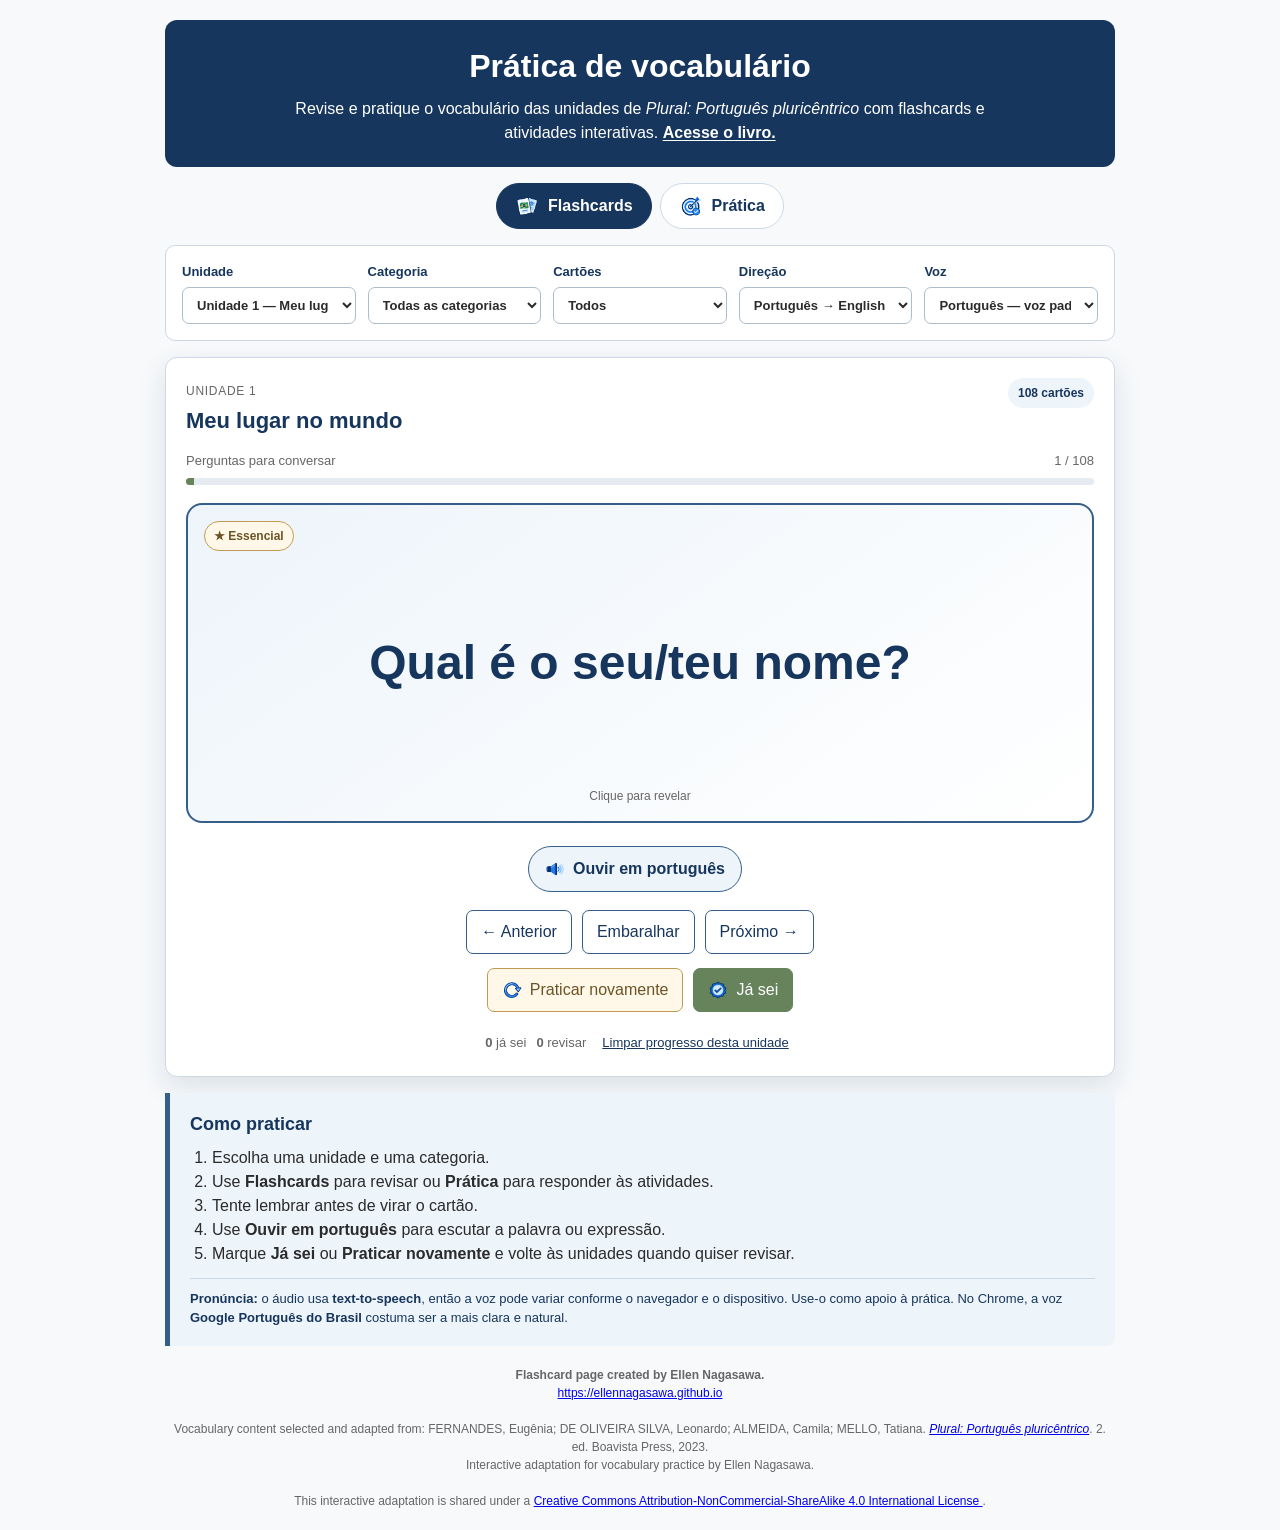
==== commit 152e16b8: "Update index.html" ====
--- a/index.html
+++ b/index.html
@@ -241,7 +241,11 @@
       Vocabulary content selected and adapted from:
       FERNANDES, Eugênia; DE OLIVEIRA SILVA, Leonardo; ALMEIDA, Camila; MELLO, Tatiana.
       <a href="https://escholarship.org/uc/item/9zs4s2p8" target="_blank" rel="noopener"><em>Plural: Português pluricêntrico</em></a>. 2. ed. Boavista Press, 2023.<br>
-      Interactive adaptation for vocabulary practice by Ellen Nagasawa.
+      Interactive adaptation for vocabulary practice by Ellen Nagasawa.<br><br>
+      This interactive adaptation is shared under a
+      <a href="https://creativecommons.org/licenses/by-nc-sa/4.0/" target="_blank" rel="noopener">
+        Creative Commons Attribution-NonCommercial-ShareAlike 4.0 International License
+      </a>.
     </footer>
   </main>
 
